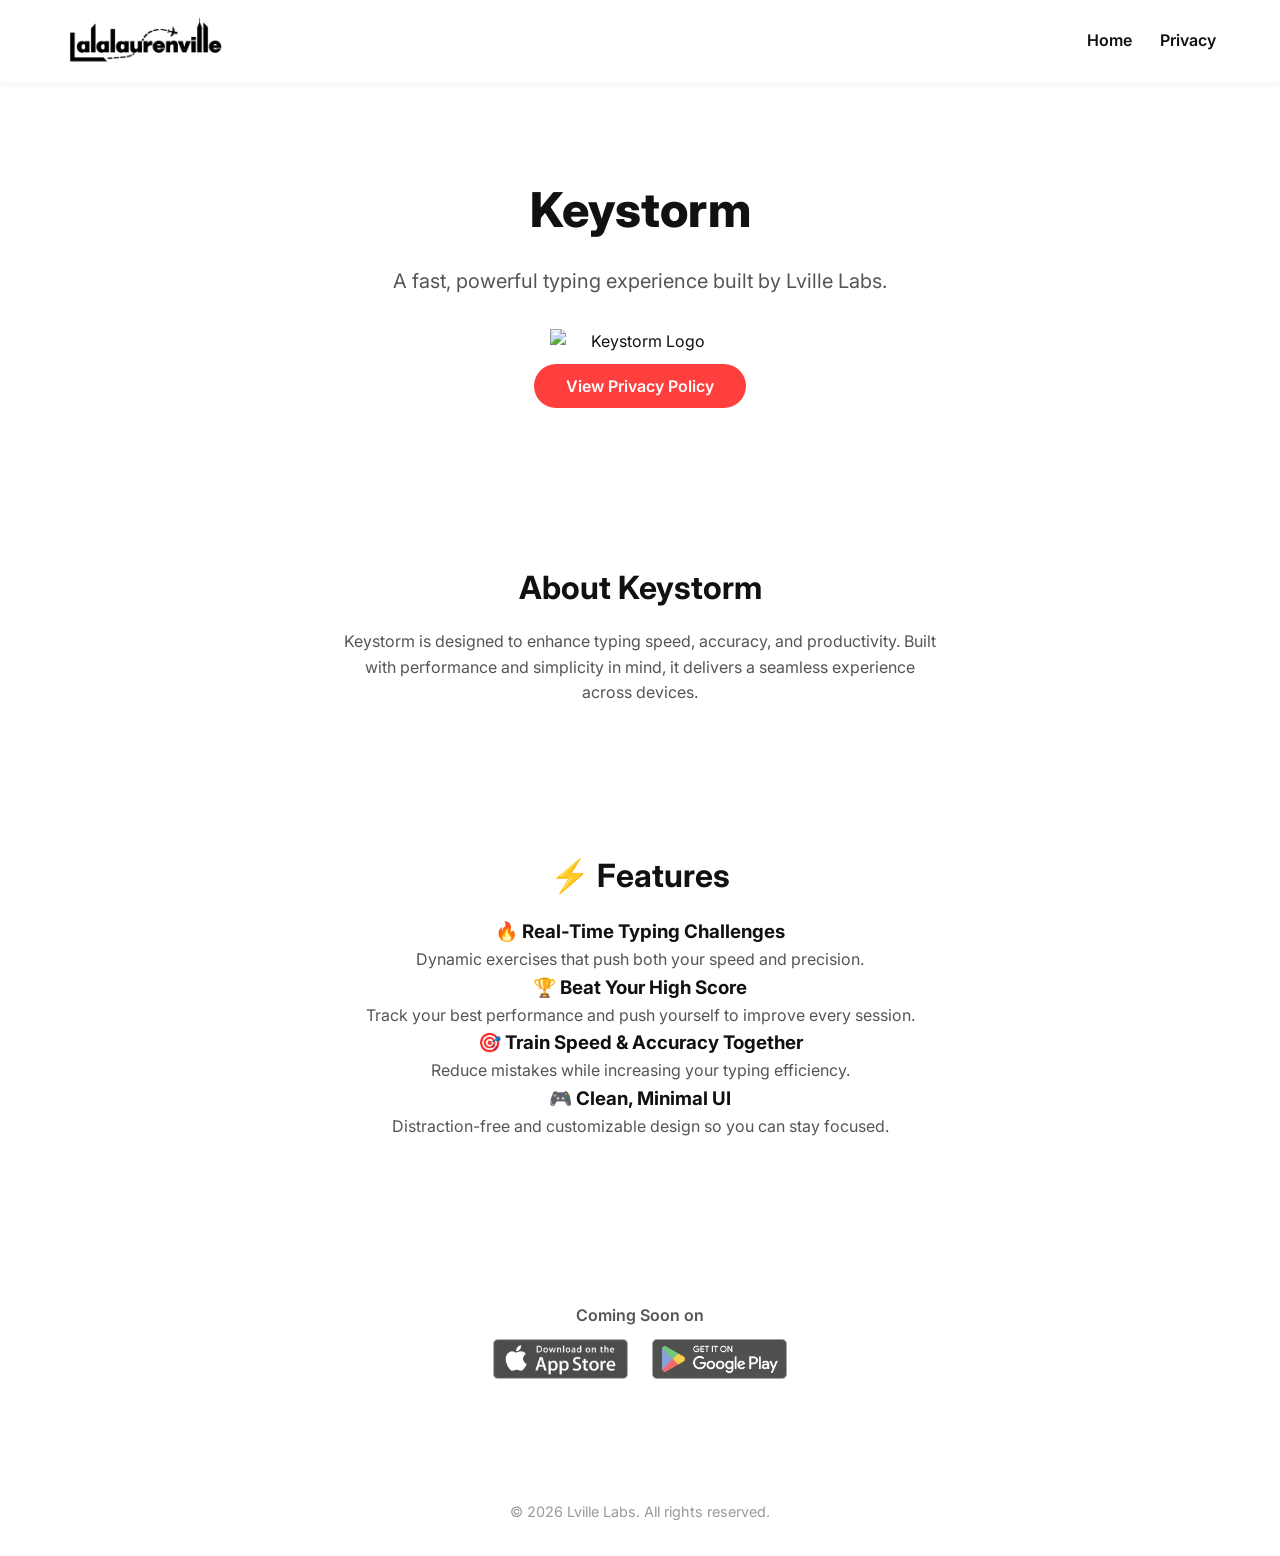
==== keystorm/index.html @ c5f9210c "adding keystorm and privacy policy" ====
<!DOCTYPE html>
<html lang="en">
<head>
  <meta charset="UTF-8">
  <meta name="viewport" content="width=device-width, initial-scale=1.0">
  <title>Keystorm - Lville Labs</title>

  <link rel="stylesheet" href="../style.css">
  <link href="https://fonts.googleapis.com/css2?family=Inter:wght@400;600;800&display=swap" rel="stylesheet">
</head>
<body>
  <header>
    <img src="../assets/logo.jpg" alt="Lville Labs Logo" class="logo">
    <nav>
      <a href="../index.html">Home</a>
      <a href="privacy/index.html">Privacy</a>
    </nav>
  </header>

  <main>
    <section class="hero">
      <h1>Keystorm</h1>
      <p>A fast, powerful typing experience built by Lville Labs.</p>
      <img src="../assets/keystormlogo.png" alt="Keystorm Logo" class="keystormlogo">
      <a href="privacy/index.html" class="cta">View Privacy Policy</a>
    </section>

    <section class="about">
      <h2>About Keystorm</h2>
      <p>
        Keystorm is designed to enhance typing speed, accuracy, and productivity.
        Built with performance and simplicity in mind, it delivers a seamless experience
        across devices.
      </p>
    </section>

    <!-- NEW FEATURES SECTION -->
    <section class="features">
      <h2>⚡ Features</h2>

      <div class="feature">
        <h3>🔥 Real-Time Typing Challenges</h3>
        <p>Dynamic exercises that push both your speed and precision.</p>
      </div>

      <div class="feature">
        <h3>🏆 Beat Your High Score</h3>
        <p>Track your best performance and push yourself to improve every session.</p>
      </div>

      <div class="feature">
        <h3>🎯 Train Speed & Accuracy Together</h3>
        <p>Reduce mistakes while increasing your typing efficiency.</p>
      </div>

      <div class="feature">
        <h3>🎮 Clean, Minimal UI</h3>
        <p>Distraction-free and customizable design so you can stay focused.</p>
      </div>
    </section>

    <section class="about">
      <p class="coming-soon">Coming Soon on</p>
      <div class="store-badges">
        <img src="../assets/appstore-badge.png" alt="App Store">
        <img src="../assets/googleplay-badge.png" alt="Google Play">
      </div>
    </section>
  </main>

  <footer>
    &copy; 2026 Lville Labs. All rights reserved.
  </footer>

  <script src="../script.js"></script>
</body>
</html>
---- style.css ----
* { margin:0; padding:0; box-sizing:border-box; }
body {
  font-family: 'Inter', sans-serif;
  color: #111;
  background: #fff;
  line-height: 1.6;
}

header {
  display: flex;
  justify-content: space-between;
  align-items: center;
  padding: 1rem 5%;
  position: sticky;
  top: 0;
  background: #fff;
  box-shadow: 0 2px 10px rgba(0,0,0,0.05);
}

header nav a {
  margin-left: 1.5rem;
  text-decoration: none;
  color: #111;
  font-weight: 600;
  transition: 0.3s;
}

.logo {
  height: 50px; /* smaller, professional size */
  width: auto;  /* keeps aspect ratio */
  object-fit: contain;
}

.keystormlogo {
  max-width: 180px;
  height: auto;
  display: block;
  margin: 0 auto 20px;
}

.coming-soon {
  margin-top: 20px;
  font-weight: 600;
  text-align: center;
}

.store-badges img {
  height: 40px;
  margin: 10px;
  opacity: 0.7;
}

header nav a:hover { color: #ff3e3e; }

.hero {
  text-align: center;
  padding: 10vh 5%;
  animation: fadeIn 1.5s ease-in-out;
}

.hero h1 { font-size: 3rem; font-weight: 800; margin-bottom: 1rem; }
.hero p { font-size: 1.25rem; color: #555; margin-bottom: 2rem; }
.cta {
  background: #ff3e3e;
  color: #fff;
  padding: 0.75rem 2rem;
  text-decoration: none;
  border-radius: 50px;
  font-weight: 600;
  transition: 0.3s;
}
.cta:hover { background: #e02d2d; }

section { padding: 8vh 5%; text-align: center; }
section h2 { font-size: 2rem; margin-bottom: 1rem; }
section p { max-width: 600px; margin: 0 auto; color: #555; }

footer { text-align: center; padding: 2rem; font-size: 0.9rem; color: #999; }

@keyframes fadeIn {
  0% { opacity: 0; transform: translateY(40px); }
  100% { opacity: 1; transform: translateY(0); }
}
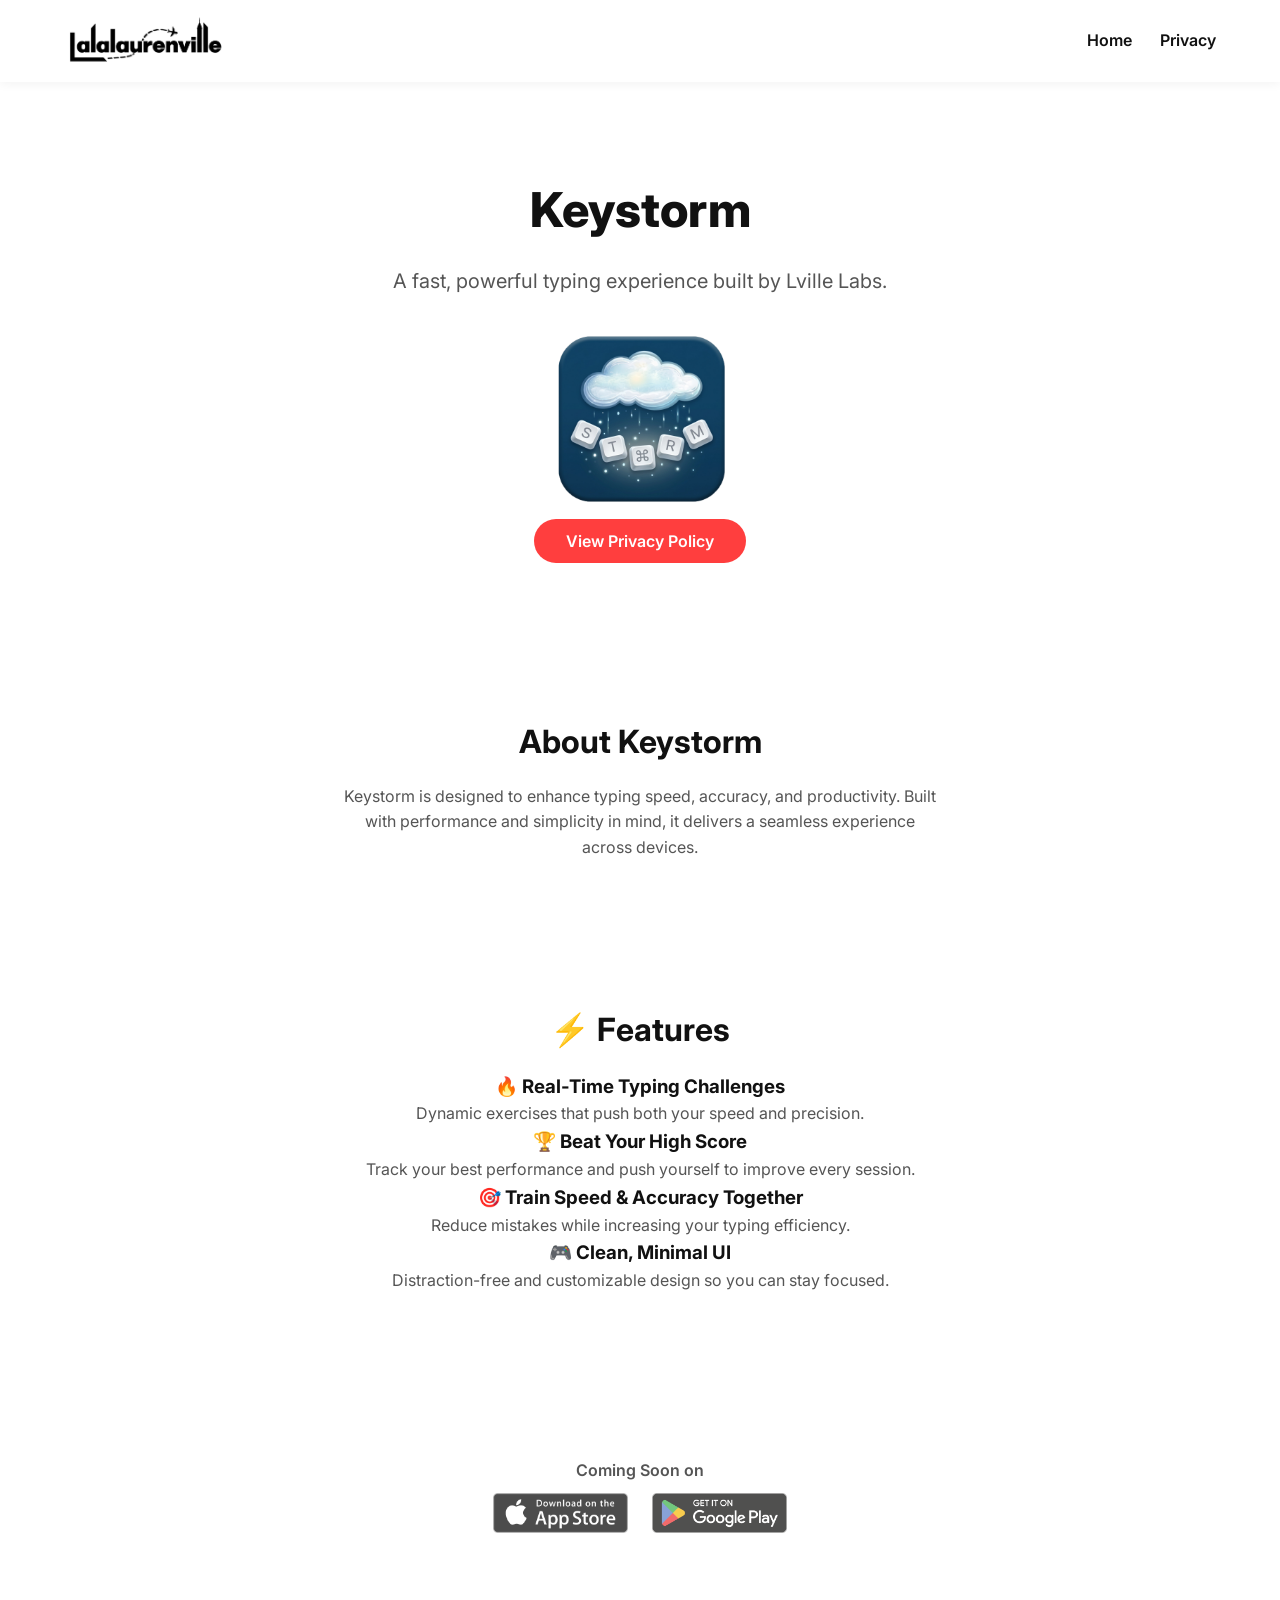
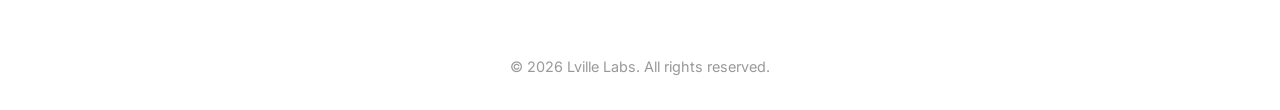
==== commit f228cbbd: "logo update" ====
--- a/keystorm/index.html
+++ b/keystorm/index.html
@@ -21,7 +21,7 @@
     <section class="hero">
       <h1>Keystorm</h1>
       <p>A fast, powerful typing experience built by Lville Labs.</p>
-      <img src="../assets/keystormlogo.png" alt="Keystorm Logo" class="keystormlogo">
+      <img src="../assets/keystormlogo.PNG" alt="Keystorm Logo" class="keystormlogo">
       <a href="privacy/index.html" class="cta">View Privacy Policy</a>
     </section>
 
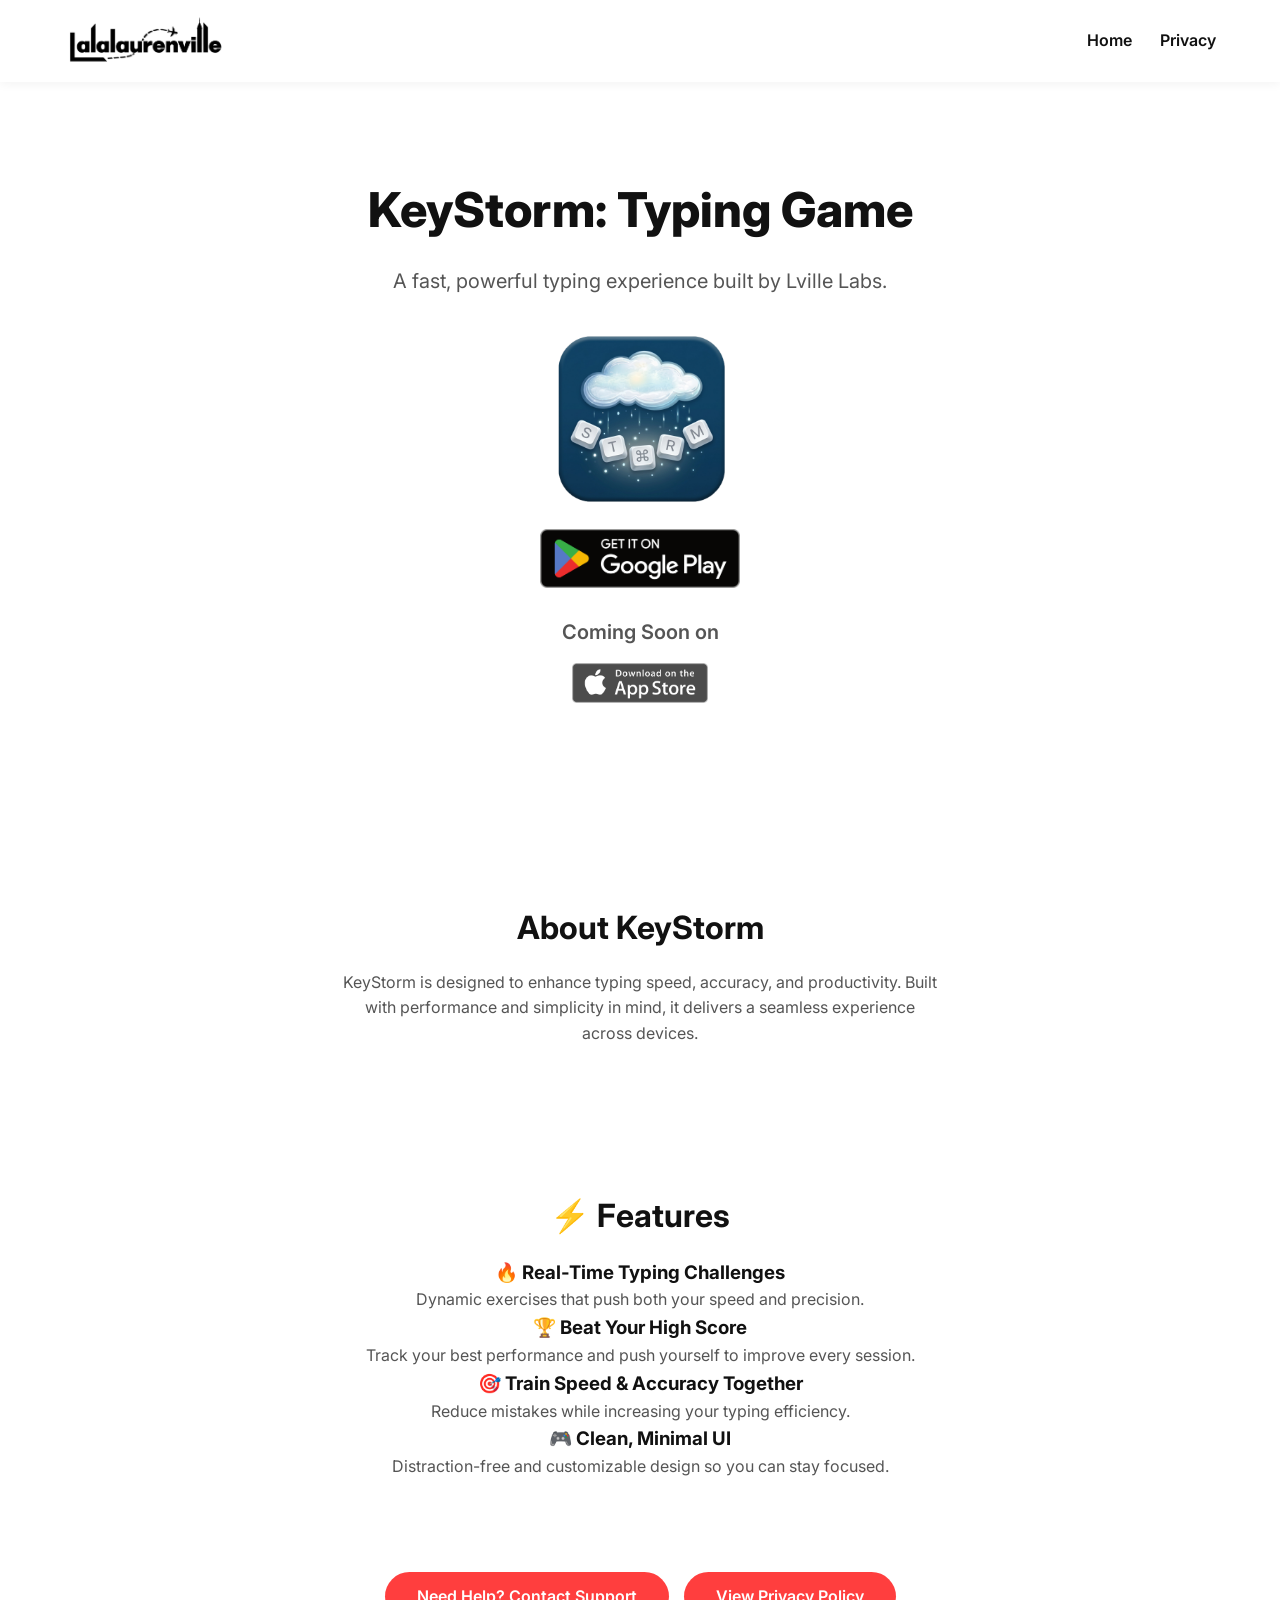
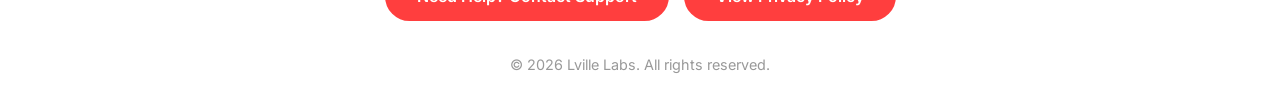
==== commit 31ad722f: "adding support page for KeyStorm" ====
--- a/keystorm/index.html
+++ b/keystorm/index.html
@@ -3,7 +3,7 @@
 <head>
   <meta charset="UTF-8">
   <meta name="viewport" content="width=device-width, initial-scale=1.0">
-  <title>Keystorm - Lville Labs</title>
+  <title>KeyStorm - Lville Labs</title>
 
   <link rel="stylesheet" href="../style.css">
   <link href="https://fonts.googleapis.com/css2?family=Inter:wght@400;600;800&display=swap" rel="stylesheet">
@@ -19,16 +19,30 @@
 
   <main>
     <section class="hero">
-      <h1>Keystorm</h1>
+      <h1>KeyStorm: Typing Game</h1>
       <p>A fast, powerful typing experience built by Lville Labs.</p>
-      <img src="../assets/keystormlogo.PNG" alt="Keystorm Logo" class="keystormlogo">
-      <a href="privacy/index.html" class="cta">View Privacy Policy</a>
+      <img src="../assets/keystormlogo.PNG" alt="KeyStorm Logo" class="keystormlogo">
+       
+      <!-- Live Google Play Link -->
+      <div class="download-badges" style="margin: 20px 0;">
+        <a href="https://play.google.com/store/apps/details?id=com.lvillelabs.keystorm" target="_blank" rel="noopener">
+          <img src="../assets/googleplay-badge.png" alt="Get it on Google Play" style="max-width: 200px;">
+        </a>
+      </div>
+
+      <!-- Coming Soon for iOS -->
+      <div class="coming-soon-container" style="margin: 20px 0;">
+        <p class="coming-soon" style="margin-bottom: 5px;">Coming Soon on</p>
+        <div class="store-badges">
+          <img src="../assets/appstore-badge.png" alt="App Store" style="max-width: 200px; opacity: 0.7;">
+        </div>
+      </div>
     </section>
 
     <section class="about">
-      <h2>About Keystorm</h2>
+      <h2>About KeyStorm</h2>
       <p>
-        Keystorm is designed to enhance typing speed, accuracy, and productivity.
+        KeyStorm is designed to enhance typing speed, accuracy, and productivity.
         Built with performance and simplicity in mind, it delivers a seamless experience
         across devices.
       </p>
@@ -58,14 +72,11 @@
         <p>Distraction-free and customizable design so you can stay focused.</p>
       </div>
     </section>
-
-    <section class="about">
-      <p class="coming-soon">Coming Soon on</p>
-      <div class="store-badges">
-        <img src="../assets/appstore-badge.png" alt="App Store">
-        <img src="../assets/googleplay-badge.png" alt="Google Play">
+    <!-- CTA Button Group -->
+      <div class="cta-buttons" style="display: flex; gap: 15px; justify-content: center; flex-wrap: wrap; margin-top: 20px;">
+        <a href="support/index.html" class="cta">Need Help? Contact Support</a>
+        <a href="privacy/index.html" class="cta">View Privacy Policy</a>
       </div>
-    </section>
   </main>
 
   <footer>
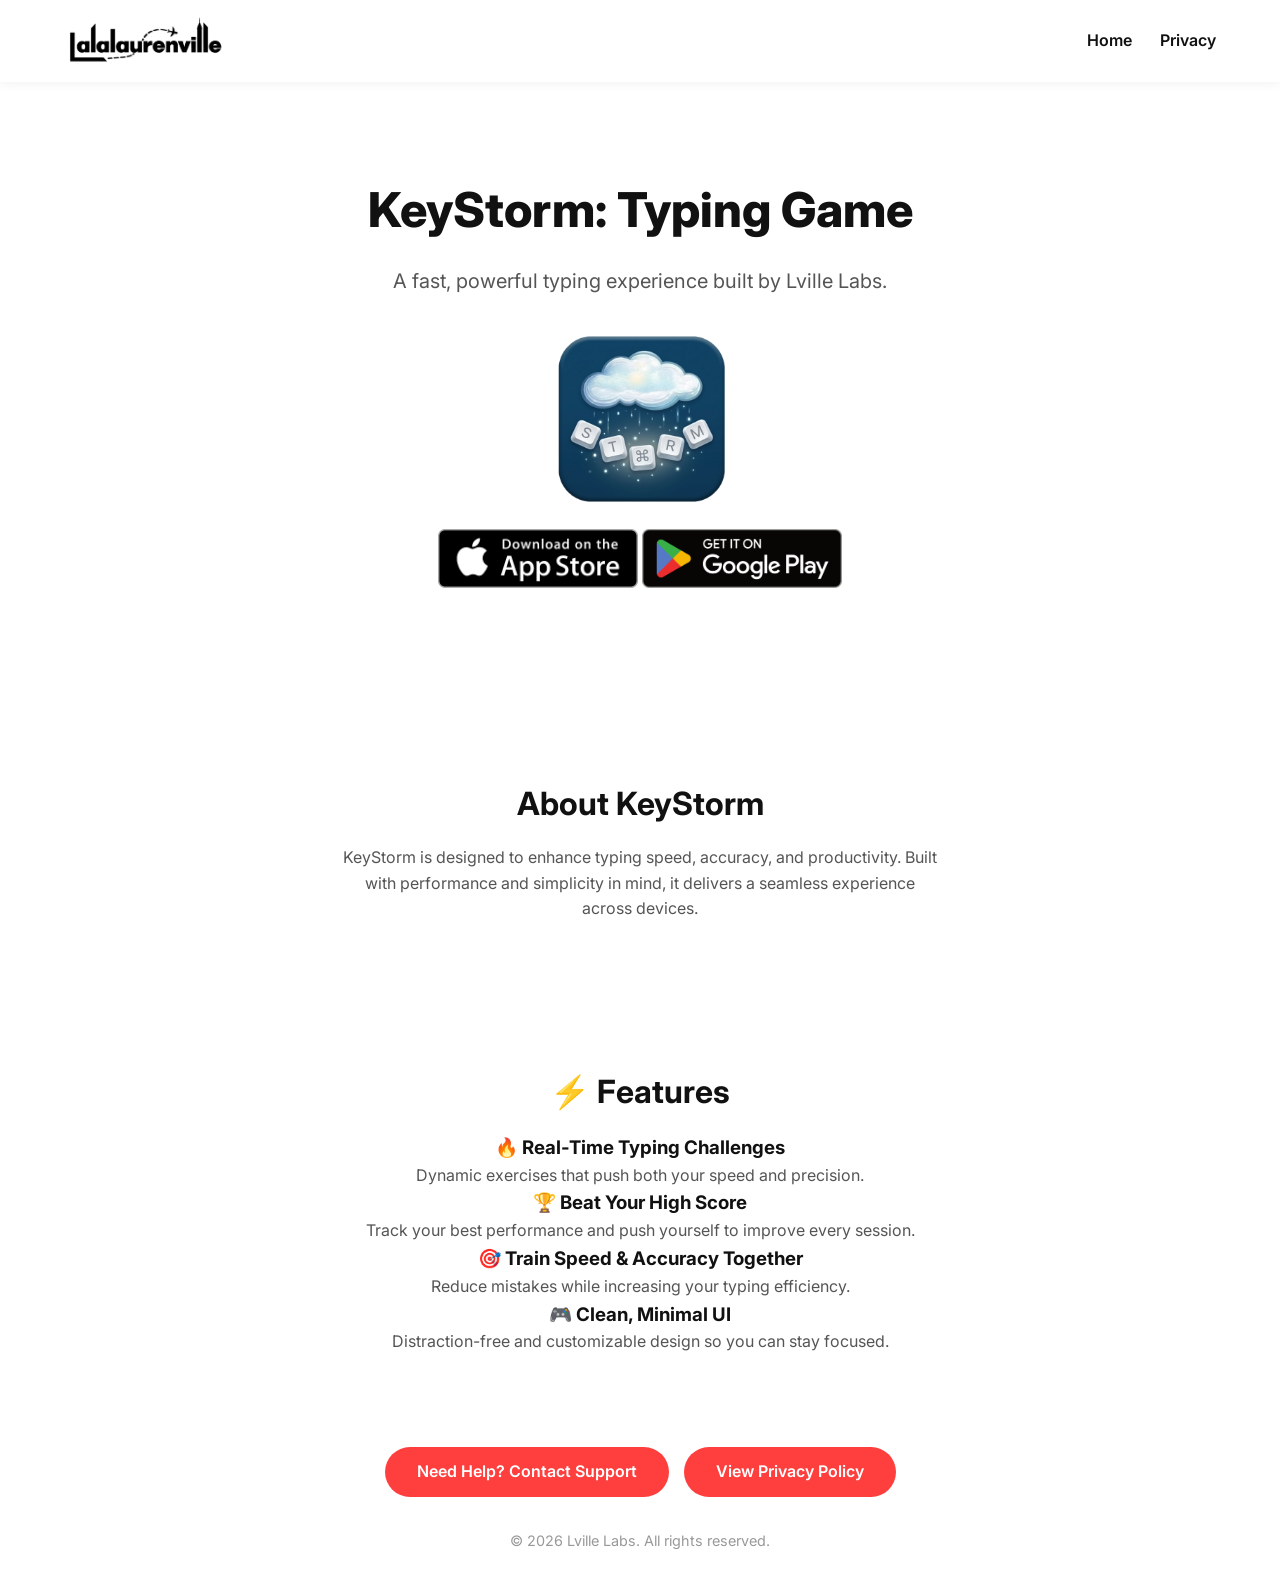
==== commit f4571d35: "adding iOS app store link" ====
--- a/keystorm/index.html
+++ b/keystorm/index.html
@@ -25,17 +25,12 @@
        
       <!-- Live Google Play Link -->
       <div class="download-badges" style="margin: 20px 0;">
-        <a href="https://play.google.com/store/apps/details?id=com.lvillelabs.keystorm" target="_blank" rel="noopener">
+        <a href="https://apps.apple.com/app/id6774340946" target="_blank" rel="noopener" style="text-decoration: none;">
+          <img src="../assets/appstore-badge.png" alt="Download on the App Store" style="max-width: 200px;">
+        </a> 
+        <a href="https://play.google.com/store/apps/details?id=com.lvillelabs.keystorm" target="_blank" rel="noopener" style="text-decoration: none;">
           <img src="../assets/googleplay-badge.png" alt="Get it on Google Play" style="max-width: 200px;">
         </a>
-      </div>
-
-      <!-- Coming Soon for iOS -->
-      <div class="coming-soon-container" style="margin: 20px 0;">
-        <p class="coming-soon" style="margin-bottom: 5px;">Coming Soon on</p>
-        <div class="store-badges">
-          <img src="../assets/appstore-badge.png" alt="App Store" style="max-width: 200px; opacity: 0.7;">
-        </div>
       </div>
     </section>
 
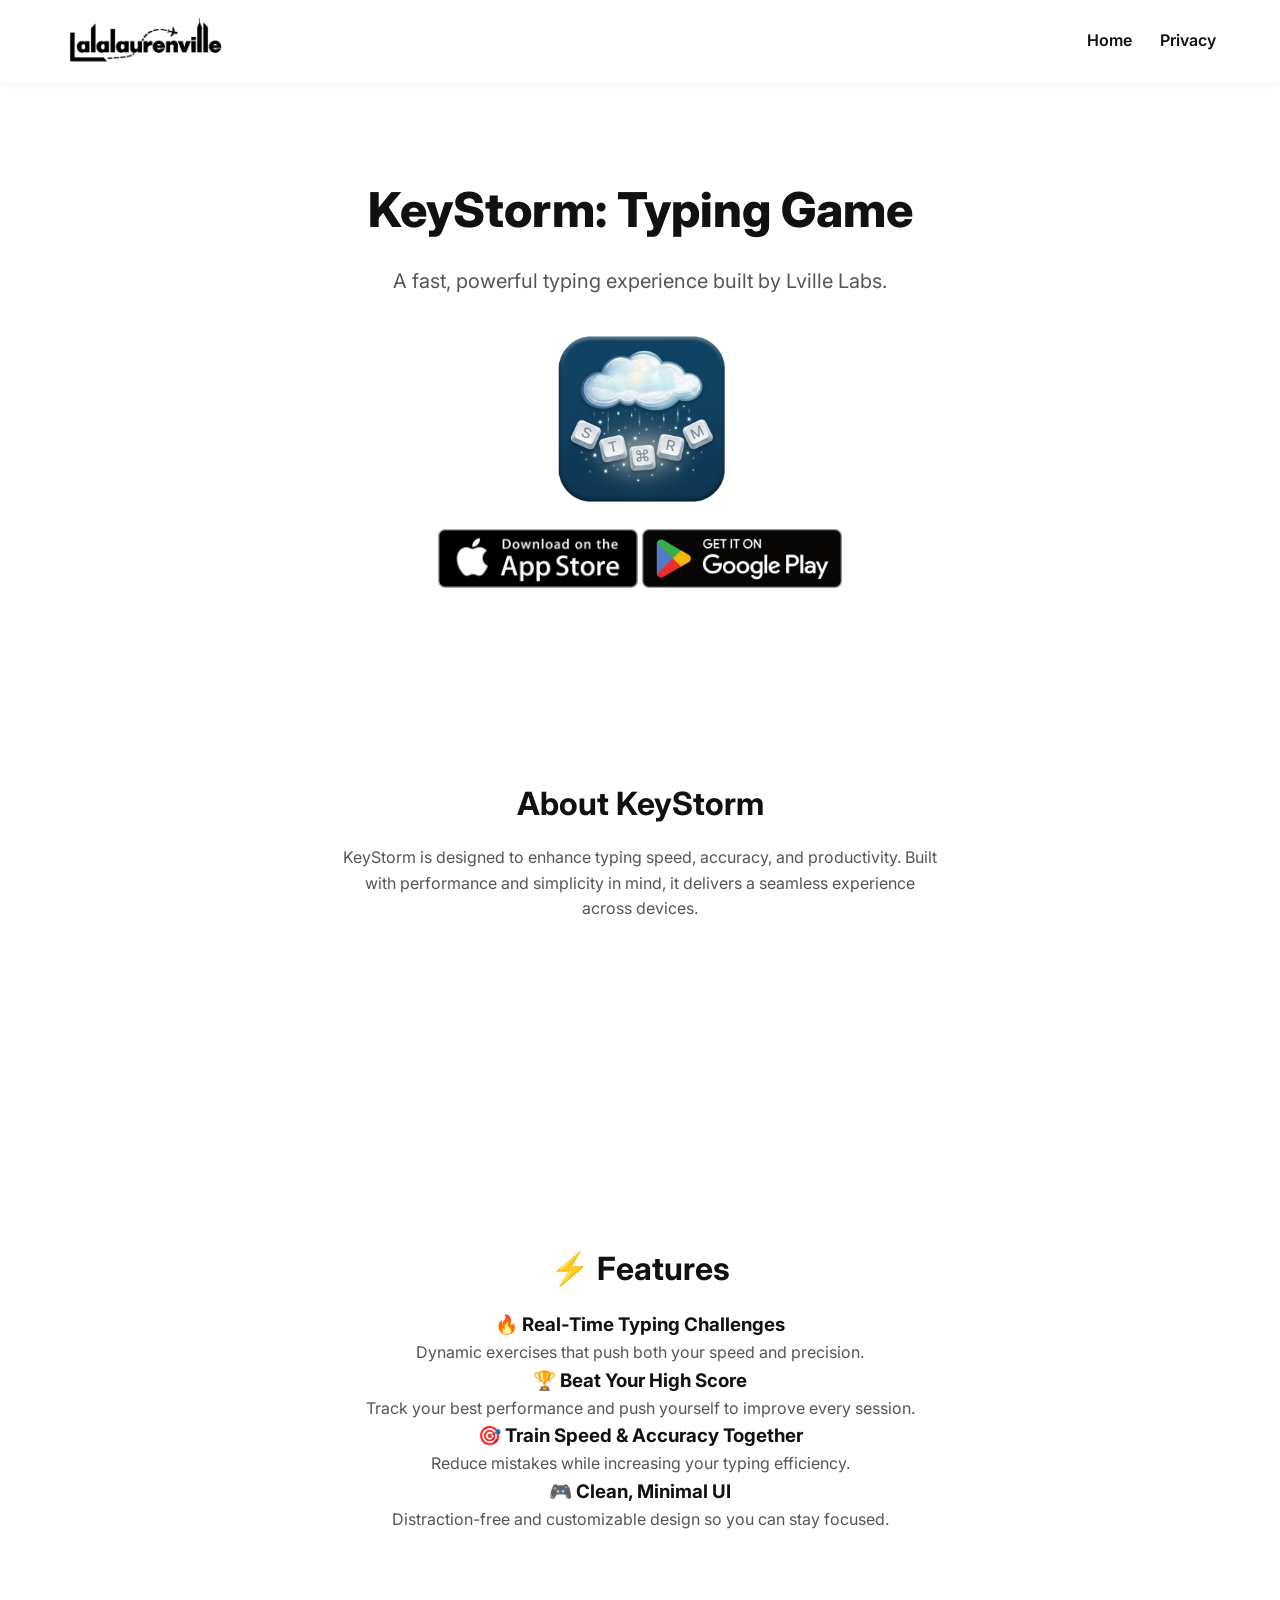
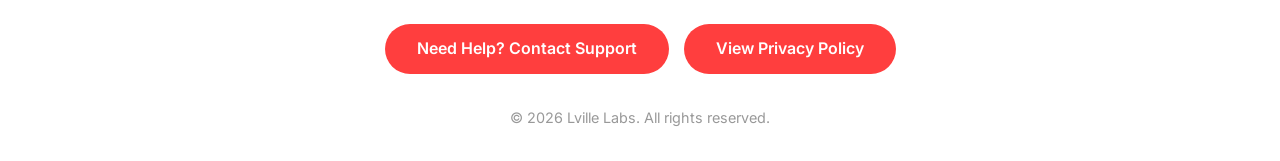
==== commit 0a97ad3c: "adding keystorm app preview" ====
--- a/keystorm/index.html
+++ b/keystorm/index.html
@@ -41,6 +41,10 @@
         Built with performance and simplicity in mind, it delivers a seamless experience
         across devices.
       </p>
+      <br>
+      <video width="25%" height="25%" autoplay loop muted playsinline>
+        <source src="../assets/apppreview.MP4" type="video/mp4">
+      </video>
     </section>
 
     <!-- NEW FEATURES SECTION -->
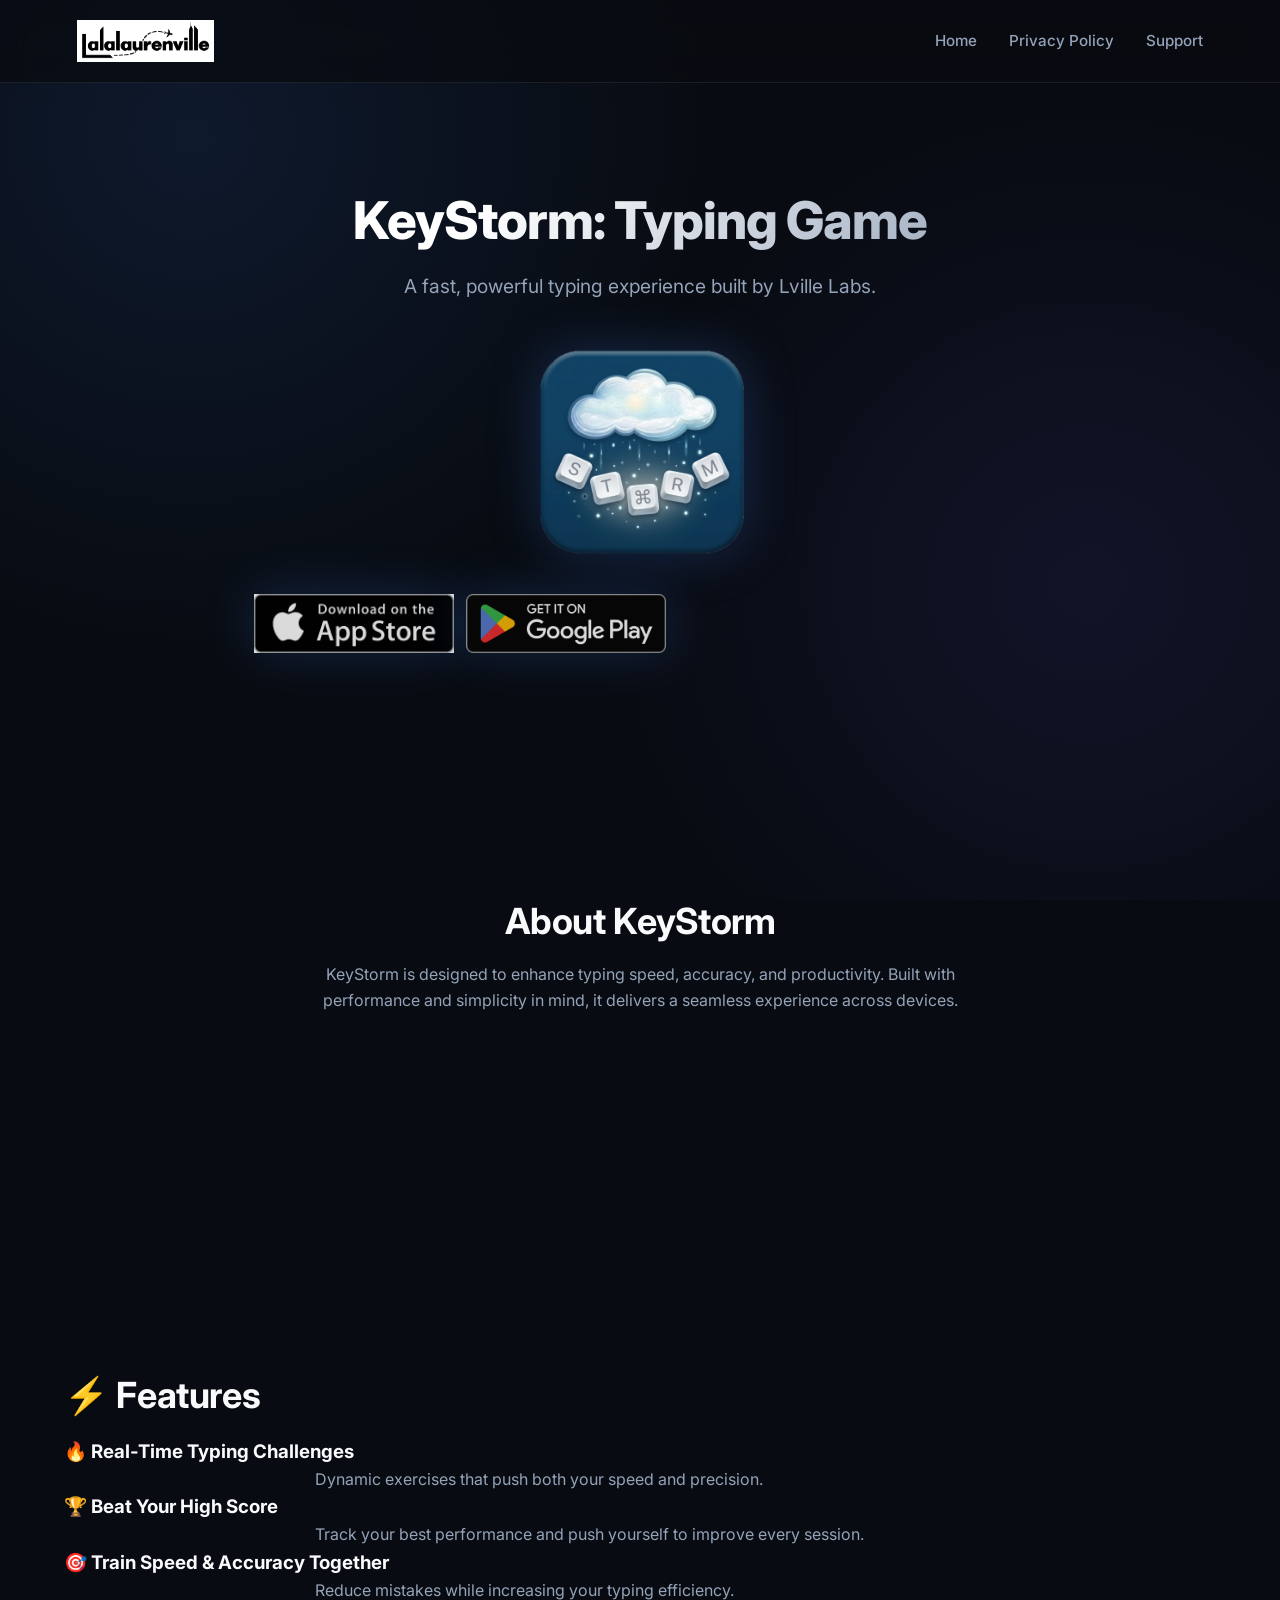
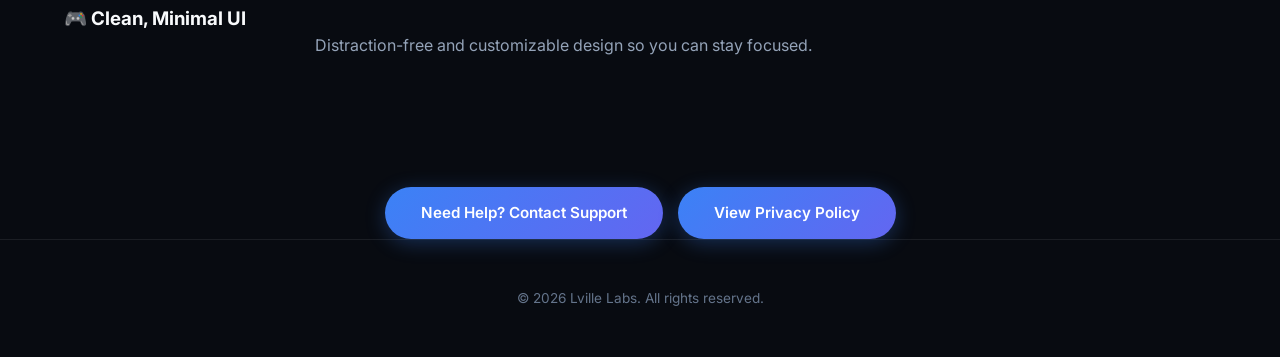
==== commit a56d6072: "update nav bar" ====
--- a/keystorm/index.html
+++ b/keystorm/index.html
@@ -10,12 +10,21 @@
 </head>
 <body>
   <header>
-    <img src="../assets/logo.jpg" alt="Lville Labs Logo" class="logo">
-    <nav>
-      <a href="../index.html">Home</a>
-      <a href="privacy/index.html">Privacy</a>
-    </nav>
-  </header>
+  <img src="../assets/logo.jpg" alt="Lville Labs Logo" class="logo">
+  
+  <button class="mobile-nav-toggle" id="mobileNavToggle" aria-label="Toggle navigation">
+    <span></span>
+    <span></span>
+    <span></span>
+  </button>
+
+  <nav id="navMenu">
+    <a href="../index.html">Home</a>
+    <a href="privacy/index.html">Privacy Policy</a>
+    <a href="support/index.html">Support</a>
+  </nav>
+</header>
+
 
   <main>
     <section class="hero">
--- a/style.css
+++ b/style.css
@@ -1,83 +1,963 @@
-* { margin:0; padding:0; box-sizing:border-box; }
+/* --- Global Variables & Theme setup --- */
+:root {
+  --bg-dark: #080b11;
+  --bg-card: rgba(255, 255, 255, 0.03);
+  --bg-card-hover: rgba(255, 255, 255, 0.06);
+  --border-light: rgba(255, 255, 255, 0.08);
+  --border-glow: rgba(59, 130, 246, 0.4);
+  --accent-blue: #3b82f6;
+  --accent-indigo: #6366f1;
+  --accent-cyan: #06b6d4;
+  --text-primary: #f8fafc;
+  --text-secondary: #94a3b8;
+  --text-muted: #64748b;
+  --glass-blur: blur(16px);
+}
+
+/* --- Base Reset & Typography --- */
+* { 
+  margin: 0; 
+  padding: 0; 
+  box-sizing: border-box; 
+}
+
+html {
+  scroll-behavior: smooth;
+}
+
 body {
-  font-family: 'Inter', sans-serif;
-  color: #111;
-  background: #fff;
+  font-family: 'Inter', -apple-system, BlinkMacSystemFont, sans-serif;
+  color: var(--text-primary);
+  background-color: var(--bg-dark);
+  background-image: 
+    radial-gradient(circle at 15% 15%, rgba(59, 130, 246, 0.12) 0%, transparent 40%),
+    radial-gradient(circle at 85% 65%, rgba(99, 102, 241, 0.1) 0%, transparent 40%);
+  background-attachment: fixed;
   line-height: 1.6;
-}
-
+  -webkit-font-smoothing: antialiased;
+}
+
+/* Prevent background scroll when mobile menu is active */
+body.no-scroll {
+  overflow: hidden;
+}
+
+/* --- Navigation Header --- */
 header {
   display: flex;
   justify-content: space-between;
   align-items: center;
-  padding: 1rem 5%;
+  padding: 1.25rem 6%;
   position: sticky;
   top: 0;
-  background: #fff;
-  box-shadow: 0 2px 10px rgba(0,0,0,0.05);
+  background: rgba(8, 11, 17, 0.75);
+  backdrop-filter: var(--glass-blur);
+  -webkit-backdrop-filter: var(--glass-blur);
+  border-bottom: 1px solid var(--border-light);
+  z-index: 100;
+}
+
+.logo {
+  height: 42px;
+  width: auto;  
+  object-fit: contain;
+  filter: brightness(1.1);
 }
 
 header nav a {
-  margin-left: 1.5rem;
+  margin-left: 1.75rem;
   text-decoration: none;
-  color: #111;
-  font-weight: 600;
-  transition: 0.3s;
-}
-
-.logo {
-  height: 50px; /* smaller, professional size */
-  width: auto;  /* keeps aspect ratio */
-  object-fit: contain;
-}
-
-.keystormlogo {
-  max-width: 180px;
+  color: var(--text-secondary);
+  font-weight: 500;
+  font-size: 0.95rem;
+  transition: all 0.2s ease;
+}
+
+header nav a:hover { 
+  color: var(--text-primary);
+  text-shadow: 0 0 10px rgba(255, 255, 255, 0.3);
+}
+
+/* --- Mobile Navigation Toggle Button --- */
+.mobile-nav-toggle {
+  display: none;
+  background: transparent;
+  border: none;
+  cursor: pointer;
+  flex-direction: column;
+  justify-content: space-between;
+  width: 24px;
+  height: 18px;
+  padding: 0;
+  z-index: 102;
+}
+
+.mobile-nav-toggle span {
+  display: block;
+  width: 100%;
+  height: 2px;
+  background-color: var(--text-primary);
+  border-radius: 2px;
+  transition: all 0.3s cubic-bezier(0.16, 1, 0.3, 1);
+}
+
+/* Hamburger to X Transformation */
+.mobile-nav-toggle.active span:nth-child(1) {
+  transform: translateY(8px) rotate(45deg);
+}
+
+.mobile-nav-toggle.active span:nth-child(2) {
+  opacity: 0;
+  transform: translateX(-10px);
+}
+
+.mobile-nav-toggle.active span:nth-child(3) {
+  transform: translateY(-8px) rotate(-45deg);
+}
+
+/* --- Hero Section --- */
+.hero {
+  text-align: center;
+  padding: 12vh 5% 8vh 5%;
+  max-width: 900px;
+  margin: 0 auto;
+  animation: fadeIn 1s ease-out;
+}
+
+.hero img {
+  max-width: 220px;
+  width: 100%;
   height: auto;
   display: block;
-  margin: 0 auto 20px;
-}
-
-.coming-soon {
+  margin: 0 auto 2rem auto;
+  filter: drop-shadow(0 0 25px rgba(59, 130, 246, 0.25));
+}
+
+.hero h1 { 
+  font-size: 3.25rem; 
+  font-weight: 800; 
+  line-height: 1.15;
+  letter-spacing: -0.02em;
+  background: linear-gradient(135deg, #ffffff 30%, #94a3b8 100%);
+  -webkit-background-clip: text;
+  -webkit-text-fill-color: transparent;
+  margin-bottom: 1.25rem; 
+}
+
+.hero p { 
+  font-size: 1.2rem; 
+  color: var(--text-secondary); 
+  max-width: 720px;
+  margin: 0 auto 2.5rem auto; 
+}
+
+.hero-actions {
+  display: flex;
+  gap: 16px;
+  justify-content: center;
+  align-items: center;
+}
+
+.cta {
+  background: linear-gradient(135deg, var(--accent-blue), var(--accent-indigo));
+  color: #ffffff;
+  padding: 0.85rem 2.25rem;
+  text-decoration: none;
+  border-radius: 30px;
+  font-weight: 600;
+  font-size: 0.95rem;
+  box-shadow: 0 4px 20px rgba(59, 130, 246, 0.3);
+  transition: all 0.25s ease;
+  display: inline-block;
+}
+
+.cta:hover { 
+  transform: translateY(-2px);
+  box-shadow: 0 6px 25px rgba(59, 130, 246, 0.45);
+}
+
+.cta-secondary {
+  background: var(--bg-card);
+  color: var(--text-primary);
+  padding: 0.85rem 2.25rem;
+  text-decoration: none;
+  border-radius: 30px;
+  font-weight: 600;
+  font-size: 0.95rem;
+  border: 1px solid var(--border-light);
+  backdrop-filter: var(--glass-blur);
+  transition: all 0.25s ease;
+}
+
+.cta-secondary:hover {
+  background: var(--bg-card-hover);
+  border-color: rgba(255, 255, 255, 0.2);
+  transform: translateY(-2px);
+}
+
+/* --- Section Structure & Typography --- */
+section { 
+  padding: 12vh 5%; 
+}
+
+.section-header, .featured-header {
+  text-align: center;
+  margin-bottom: 40px;
+}
+
+section h2 { 
+  font-size: 2.25rem; 
+  font-weight: 700;
+  letter-spacing: -0.01em;
+  margin: 8px 0 12px 0; 
+  color: var(--text-primary);
+}
+
+section p { 
+  max-width: 650px; 
+  margin: 0 auto; 
+  color: var(--text-secondary); 
+}
+
+/* --- Badges & Pill Tags --- */
+.badge, .category {
+  font-size: 0.75rem;
+  font-weight: 600;
+  text-transform: uppercase;
+  color: var(--accent-cyan);
+  letter-spacing: 0.08em;
+}
+
+.flagship-badge {
+  display: inline-block;
+  background: rgba(6, 182, 212, 0.1);
+  border: 1px solid rgba(6, 182, 212, 0.3);
+  color: var(--accent-cyan);
+  padding: 4px 14px;
+  border-radius: 20px;
+  margin-bottom: 12px;
+}
+
+.tags, .tech-tags {
+  display: flex;
+  gap: 8px;
+  flex-wrap: wrap;
+  justify-content: center; /* Centers the tag pills horizontally */
+  align-items: center;
+  margin: 16px 0;
+  width: 100%;
+}
+
+.tags span, .tech-tags span {
+  font-size: 0.75rem;
+  background: rgba(255, 255, 255, 0.04);
+  border: 1px solid var(--border-light);
+  padding: 4px 10px;
+  border-radius: 6px;
+  color: var(--text-secondary);
+}
+
+/* --- Featured Product Showcase --- */
+.portfolio-section {
+  max-width: 1100px;
+  margin: 0 auto;
+}
+
+.app-showcase-card {
+  display: flex;
+  flex-direction: row;
+  align-items: center;
+  justify-content: space-between;
+  gap: 40px;
+  background: var(--bg-card);
+  backdrop-filter: var(--glass-blur);
+  -webkit-backdrop-filter: var(--glass-blur);
+  padding: 40px;
+  border-radius: 24px;
+  border: 1px solid var(--border-light);
+  box-shadow: 0 20px 40px rgba(0, 0, 0, 0.3);
+  transition: border 0.3s ease;
+}
+
+.app-showcase-card:hover {
+  border-color: var(--border-glow);
+}
+
+.app-details {
+  flex: 1;
+  text-align: left;
+}
+
+.app-title-group {
+  display: flex;
+  align-items: center;
+  gap: 16px;
+  margin-bottom: 16px;
+}
+
+.app-icon {
+  width: 72px;
+  height: 72px;
+  border-radius: 18px;
+  object-fit: cover;
+  border: 1px solid var(--border-light);
+  box-shadow: 0 8px 16px rgba(0, 0, 0, 0.4);
+}
+
+.app-title-group h3 {
+  font-size: 1.5rem;
+  color: var(--text-primary);
+}
+
+.download-badges {
+  margin: 20px 0;
+  display: flex;
+  gap: 12px;
+}
+
+.download-badges img {
+  max-width: 135px;
+  height: auto;
+  opacity: 0.85;
+  transition: opacity 0.2s;
+}
+
+.download-badges img:hover {
+  opacity: 1;
+}
+
+.link-btn, .card-link {
+  font-weight: 600;
+  color: var(--accent-blue);
+  text-decoration: none;
+  display: inline-block;
+  margin-top: 8px;
+  transition: color 0.2s;
+}
+
+.link-btn:hover, .card-link:hover {
+  color: var(--accent-cyan);
+}
+
+.app-preview-container {
+  flex: 0 0 210px;
+}
+
+.app-preview-video {
+  width: 100%;
+  max-width: 210px;
+  border-radius: 24px;
+  border: 2px solid rgba(255, 255, 255, 0.15);
+  box-shadow: 0 0 30px rgba(0, 0, 0, 0.6);
+  object-fit: cover;
+  display: block;
+}
+
+/* --- Services Grid --- */
+.services-section {
+  max-width: 1100px;
+  margin: 0 auto;
+}
+
+.services-grid {
+  display: grid;
+  grid-template-columns: repeat(auto-fit, minmax(310px, 1fr));
+  gap: 24px;
+  margin-top: 40px;
+}
+
+.service-card {
+  background: var(--bg-card);
+  backdrop-filter: var(--glass-blur);
+  -webkit-backdrop-filter: var(--glass-blur);
+  padding: 32px;
+  border-radius: 20px;
+  border: 1px solid var(--border-light);
+  text-align: left;
+  transition: all 0.3s ease;
+}
+
+.service-card:hover {
+  background: var(--bg-card-hover);
+  border-color: var(--border-glow);
+  transform: translateY(-8px);
+}
+
+.service-icon {
+  font-size: 2rem;
+  margin-bottom: 16px;
+  display: inline-block;
+}
+
+.service-card h3 {
+  font-size: 1.25rem;
+  color: var(--text-primary);
+  margin-bottom: 10px;
+}
+
+.service-card p {
+  font-size: 0.95rem;
+  color: var(--text-secondary);
+  margin: 0;
+}
+
+/* --- Client Web Portfolio Grid --- */
+.portfolio-grid {
+  display: grid;
+  grid-template-columns: repeat(auto-fit, minmax(260px, 1fr));
+  gap: 24px;
+  margin-top: 30px;
+}
+
+.portfolio-card {
+  background: var(--bg-card);
+  backdrop-filter: var(--glass-blur);
+  -webkit-backdrop-filter: var(--glass-blur);
+  border: 1px solid var(--border-light);
+  border-radius: 20px;
+  padding: 28px;
+  text-align: left;
+  display: flex;
+  flex-direction: column;
+  justify-content: space-between;
+  transition: all 0.3s ease;
+}
+
+.portfolio-card:hover {
+  border-color: var(--border-glow);
+  transform: translateY(-4px);
+}
+
+.portfolio-card h3 {
+  font-size: 1.3rem;
+  color: var(--text-primary);
+  margin: 6px 0 10px 0;
+}
+
+.portfolio-card p {
+  font-size: 0.9rem;
+  color: var(--text-secondary);
+  margin: 0;
+}
+
+/* --- Tech Trust Bar --- */
+.tech-trust-bar {
+  margin-top: 3.5rem;
+  display: flex;
+  flex-direction: column;
+  align-items: center; /* Centers child flex elements */
+  justify-content: center;
+  text-align: center;  /* Centers label text */
+  width: 100%;
+  gap: 12px;
+}
+
+.tech-trust-bar span {
+  font-size: 0.8rem;
+  font-weight: 600;
+  color: var(--text-muted);
+  text-transform: uppercase;
+  letter-spacing: 0.08em;
+}
+
+/* --- About & Trust Metrics --- */
+.about {
+  max-width: 900px;
+  margin: 0 auto;
+  text-align: center;
+}
+
+.about-lead {
+  font-size: 1.15rem;
+  color: var(--text-secondary);
+  margin-bottom: 2rem;
+}
+
+.stats-grid {
+  display: grid;
+  grid-template-columns: repeat(auto-fit, minmax(220px, 1fr));
+  gap: 20px;
+  margin: 40px 0;
+}
+
+.stat-card {
+  padding: 28px 20px;
+  background: var(--bg-card);
+  backdrop-filter: var(--glass-blur);
+  -webkit-backdrop-filter: var(--glass-blur);
+  border-radius: 18px;
+  border: 1px solid var(--border-light);
+}
+
+.stat-card h3 {
+  font-size: 1.2rem;
+  color: var(--accent-cyan);
+  margin-bottom: 6px;
+}
+
+.stat-card p {
+  font-size: 0.85rem;
+  color: var(--text-secondary);
+}
+
+.founder-bio {
+  font-size: 1rem;
+  color: var(--text-secondary);
+  margin: 30px 0 20px 0;
+}
+
+.founder-photo-container {
   margin-top: 20px;
+  display: inline-block;
+}
+
+.founder-photo {
+  width: 220px;
+  height: 220px;
+  object-fit: cover;
+  border-radius: 50%;
+  border: 2px solid var(--border-glow);
+  box-shadow: 0 0 30px rgba(59, 130, 246, 0.2);
+}
+
+.founder-caption {
+  display: block;
+  font-size: 0.85rem;
   font-weight: 600;
+  color: var(--text-secondary);
+  margin-top: 12px;
+}
+
+/* --- Contact & Social Links --- */
+.contact {
+  max-width: 700px;
+  margin: 0 auto;
   text-align: center;
 }
 
-.store-badges img {
-  height: 40px;
-  margin: 10px;
-  opacity: 0.7;
-}
-
-header nav a:hover { color: #ff3e3e; }
-
-.hero {
+.contact-methods {
+  margin: 24px 0;
+}
+
+.contact-methods p {
+  margin-bottom: 6px;
+}
+
+.contact-methods a {
+  color: var(--accent-blue);
+  text-decoration: none;
+}
+
+.social-badges {
+  display: flex;
+  justify-content: center;
+  margin-top: 20px;
+}
+
+.social-badges a {
+  display: inline-flex;
+  align-items: center;
+  gap: 10px;
+  background: var(--bg-card);
+  color: var(--text-primary);
+  padding: 10px 22px;
+  border-radius: 30px;
+  text-decoration: none;
+  font-size: 0.9rem;
+  font-weight: 600;
+  border: 1px solid var(--border-light);
+  backdrop-filter: var(--glass-blur);
+  -webkit-backdrop-filter: var(--glass-blur);
+  transition: all 0.2s ease;
+}
+
+.social-icon {
+  width: 18px;
+  height: 18px;
+  fill: currentColor;
+}
+
+.social-badges a:hover {
+  background: rgba(255, 255, 255, 0.1);
+  border-color: rgba(255, 255, 255, 0.3);
+  transform: translateY(-2px);
+}
+
+/* --- Footer --- */
+footer { 
+  text-align: center; 
+  padding: 3rem 2rem; 
+  font-size: 0.85rem; 
+  color: var(--text-muted); 
+  border-top: 1px solid var(--border-light);
+}
+
+/* Keyframe Animations */
+@keyframes fadeIn {
+  0% { opacity: 0; transform: translateY(20px); }
+  100% { opacity: 1; transform: translateY(0); }
+}
+
+/* --- Mobile Breakpoint & Responsive Overlay --- */
+@media (max-width: 768px) {
+  header {
+    padding: 1rem 5%;
+  }
+
+  .mobile-nav-toggle {
+    display: flex;
+  }
+
+  header nav {
+    position: fixed;
+    top: 0;
+    left: 0;
+    width: 100vw;
+    height: 100vh;
+    background: rgba(8, 11, 17, 0.96);
+    backdrop-filter: blur(20px);
+    -webkit-backdrop-filter: blur(20px);
+    display: flex;
+    flex-direction: column;
+    align-items: center;
+    justify-content: center;
+    gap: 2rem;
+    opacity: 0;
+    visibility: hidden;
+    transform: translateY(-10px);
+    transition: all 0.3s cubic-bezier(0.16, 1, 0.3, 1);
+    z-index: 101;
+  }
+
+  header nav.active {
+    opacity: 1;
+    visibility: visible;
+    transform: translateY(0);
+  }
+
+  header nav a {
+    margin-left: 0;
+    font-size: 1.25rem;
+    font-weight: 600;
+    color: var(--text-primary);
+  }
+
+  header nav a:hover {
+    color: var(--accent-cyan);
+  }
+
+  .hero h1 {
+    font-size: 2.25rem;
+  }
+
+  .app-showcase-card {
+    flex-direction: column;
+    text-align: center;
+    padding: 24px;
+  }
+
+  .app-details {
+    text-align: center;
+  }
+
+  .app-title-group {
+    flex-direction: column;
+  }
+
+  .tags, .download-badges {
+    justify-content: center;
+  }
+}
+/* --- Development Process Section --- */
+.process-section {
+  max-width: 1100px;
+  margin: 0 auto;
+}
+
+.process-grid {
+  display: grid;
+  grid-template-columns: repeat(auto-fit, minmax(300px, 1fr));
+  gap: 24px;
+  margin-top: 40px;
+}
+
+.process-card {
+  position: relative;
+  background: var(--bg-card);
+  backdrop-filter: var(--glass-blur);
+  -webkit-backdrop-filter: var(--glass-blur);
+  padding: 32px 28px;
+  border-radius: 20px;
+  border: 1px solid var(--border-light);
+  text-align: left;
+  transition: all 0.3s cubic-bezier(0.16, 1, 0.3, 1);
+  overflow: hidden;
+}
+
+/* Subtle accent glow line on hover */
+.process-card::before {
+  content: '';
+  position: absolute;
+  top: 0;
+  left: 0;
+  right: 0;
+  height: 2px;
+  background: linear-gradient(90deg, var(--accent-cyan), var(--accent-blue));
+  opacity: 0;
+  transition: opacity 0.3s ease;
+}
+
+.process-card:hover {
+  background: var(--bg-card-hover);
+  border-color: var(--border-glow);
+  transform: translateY(-4px);
+}
+
+.process-card:hover::before {
+  opacity: 1;
+}
+
+.step-number {
+  font-family: monospace, sans-serif;
+  font-size: 0.9rem;
+  font-weight: 700;
+  color: var(--accent-cyan);
+  background: rgba(6, 182, 212, 0.1);
+  border: 1px solid rgba(6, 182, 212, 0.25);
+  display: inline-block;
+  padding: 2px 10px;
+  border-radius: 6px;
+  margin-bottom: 16px;
+  letter-spacing: 0.05em;
+}
+
+.process-card h3 {
+  font-size: 1.25rem;
+  color: var(--text-primary);
+  margin-bottom: 10px;
+}
+
+.process-card p {
+  font-size: 0.9rem;
+  color: var(--text-secondary);
+  line-height: 1.6;
+}
+/* --- Why Lville Labs (Split Feature Layout) --- */
+.why-us-section {
+  max-width: 1100px;
+  margin: 0 auto;
+}
+
+.why-us-container {
+  display: grid;
+  grid-template-columns: 1fr 1.3fr;
+  gap: 48px;
+  align-items: center;
+  background: var(--bg-card);
+  backdrop-filter: var(--glass-blur);
+  -webkit-backdrop-filter: var(--glass-blur);
+  border: 1px solid var(--border-light);
+  border-radius: 24px;
+  padding: 48px;
+}
+
+.why-us-header {
+  text-align: left;
+}
+
+.why-us-header h2 {
+  margin-top: 10px;
+}
+
+.why-us-header p {
+  margin: 12px 0 0 0;
+}
+
+.why-us-list {
+  display: flex;
+  flex-direction: column;
+  gap: 20px;
+}
+
+.why-item {
+  display: flex;
+  align-items: flex-start;
+  gap: 16px;
+  padding: 16px 20px;
+  border-radius: 12px;
+  background: rgba(255, 255, 255, 0.02);
+  border: 1px solid rgba(255, 255, 255, 0.04);
+  transition: all 0.25s ease;
+}
+
+.why-item:hover {
+  background: rgba(255, 255, 255, 0.04);
+  border-color: var(--border-glow);
+  transform: translateX(6px);
+}
+
+.why-icon {
+  color: var(--accent-cyan);
+  font-size: 1rem;
+  margin-top: 2px;
+  text-shadow: 0 0 10px rgba(6, 182, 212, 0.5);
+}
+
+.why-item h3 {
+  font-size: 1.05rem;
+  color: var(--text-primary);
+  margin-bottom: 4px;
+}
+
+.why-item p {
+  font-size: 0.85rem;
+  color: var(--text-secondary);
+  line-height: 1.5;
+  margin: 0;
+}
+
+@media (max-width: 768px) {
+  .why-us-container {
+    grid-template-columns: 1fr;
+    gap: 32px;
+    padding: 28px 20px;
+  }
+}
+/* --- Impact Stat Banner --- */
+.stats-banner {
+  max-width: 1000px;
+  margin: -20px auto 60px auto;
+  display: flex;
+  align-items: center;
+  justify-content: space-around;
+  padding: 24px;
+  background: var(--bg-card);
+  backdrop-filter: var(--glass-blur);
+  -webkit-backdrop-filter: var(--glass-blur);
+  border: 1px solid var(--border-light);
+  border-radius: 20px;
+}
+
+.stat-item {
   text-align: center;
-  padding: 10vh 5%;
-  animation: fadeIn 1.5s ease-in-out;
-}
-
-.hero h1 { font-size: 3rem; font-weight: 800; margin-bottom: 1rem; }
-.hero p { font-size: 1.25rem; color: #555; margin-bottom: 2rem; }
-.cta {
-  background: #ff3e3e;
-  color: #fff;
-  padding: 0.75rem 2rem;
-  text-decoration: none;
-  border-radius: 50px;
+}
+
+.stat-number {
+  display: block;
+  font-size: 2rem;
+  font-weight: 800;
+  color: var(--text-primary);
+  background: linear-gradient(135deg, #ffffff, var(--accent-cyan));
+  -webkit-background-clip: text;
+  -webkit-text-fill-color: transparent;
+  letter-spacing: -0.02em;
+  line-height: 1.1;
+}
+
+.stat-label {
+  font-size: 0.8rem;
   font-weight: 600;
-  transition: 0.3s;
-}
-.cta:hover { background: #e02d2d; }
-
-section { padding: 8vh 5%; text-align: center; }
-section h2 { font-size: 2rem; margin-bottom: 1rem; }
-section p { max-width: 600px; margin: 0 auto; color: #555; }
-
-footer { text-align: center; padding: 2rem; font-size: 0.9rem; color: #999; }
-
-@keyframes fadeIn {
-  0% { opacity: 0; transform: translateY(40px); }
-  100% { opacity: 1; transform: translateY(0); }
-}+  color: var(--text-secondary);
+  text-transform: uppercase;
+  letter-spacing: 0.05em;
+  margin-top: 6px;
+}
+
+.stat-divider {
+  width: 1px;
+  height: 36px;
+  background: var(--border-light);
+}
+
+@media (max-width: 768px) {
+  .stats-banner {
+    display: grid;
+    grid-template-columns: repeat(2, 1fr);
+    gap: 24px;
+    padding: 28px 20px;
+  }
+  
+  .stat-divider {
+    display: none;
+  }
+}
+/* --- Testimonials Section --- */
+.testimonial-section {
+  max-width: 900px;
+  margin: 0 auto;
+  padding: 8vh 5%;
+}
+
+.testimonial-card {
+  position: relative;
+  background: radial-gradient(100% 100% at 50% 0%, rgba(59, 130, 246, 0.08) 0%, rgba(255, 255, 255, 0.02) 100%);
+  backdrop-filter: var(--glass-blur);
+  -webkit-backdrop-filter: var(--glass-blur);
+  border: 1px solid var(--border-light);
+  border-radius: 24px;
+  padding: 48px 40px;
+  text-align: center;
+  box-shadow: 0 20px 40px rgba(0, 0, 0, 0.2);
+  transition: border-color 0.3s ease;
+}
+
+.testimonial-card:hover {
+  border-color: var(--border-glow);
+}
+
+.quote-mark {
+  font-family: Georgia, serif;
+  font-size: 4rem;
+  line-height: 1;
+  color: var(--accent-cyan);
+  opacity: 0.6;
+  margin-bottom: -20px;
+  text-shadow: 0 0 20px rgba(6, 182, 212, 0.4);
+}
+
+.testimonial-text {
+  font-size: 1.25rem;
+  font-weight: 500;
+  line-height: 1.6;
+  color: var(--text-primary);
+  max-width: 720px;
+  margin: 0 auto 24px auto;
+  font-style: italic;
+}
+
+.testimonial-author {
+  display: flex;
+  align-items: center;
+  justify-content: center;
+  gap: 12px;
+}
+
+.author-info {
+  display: flex;
+  flex-direction: column;
+}
+
+.author-name {
+  font-size: 1rem;
+  font-weight: 700;
+  color: var(--text-primary);
+  letter-spacing: -0.01em;
+}
+
+.author-role {
+  font-size: 0.8rem;
+  color: var(--text-secondary);
+  text-transform: uppercase;
+  letter-spacing: 0.05em;
+  margin-top: 2px;
+}
+
+@media (max-width: 768px) {
+  .testimonial-card {
+    padding: 32px 20px;
+  }
+  
+  .testimonial-text {
+    font-size: 1.05rem;
+  }
+}
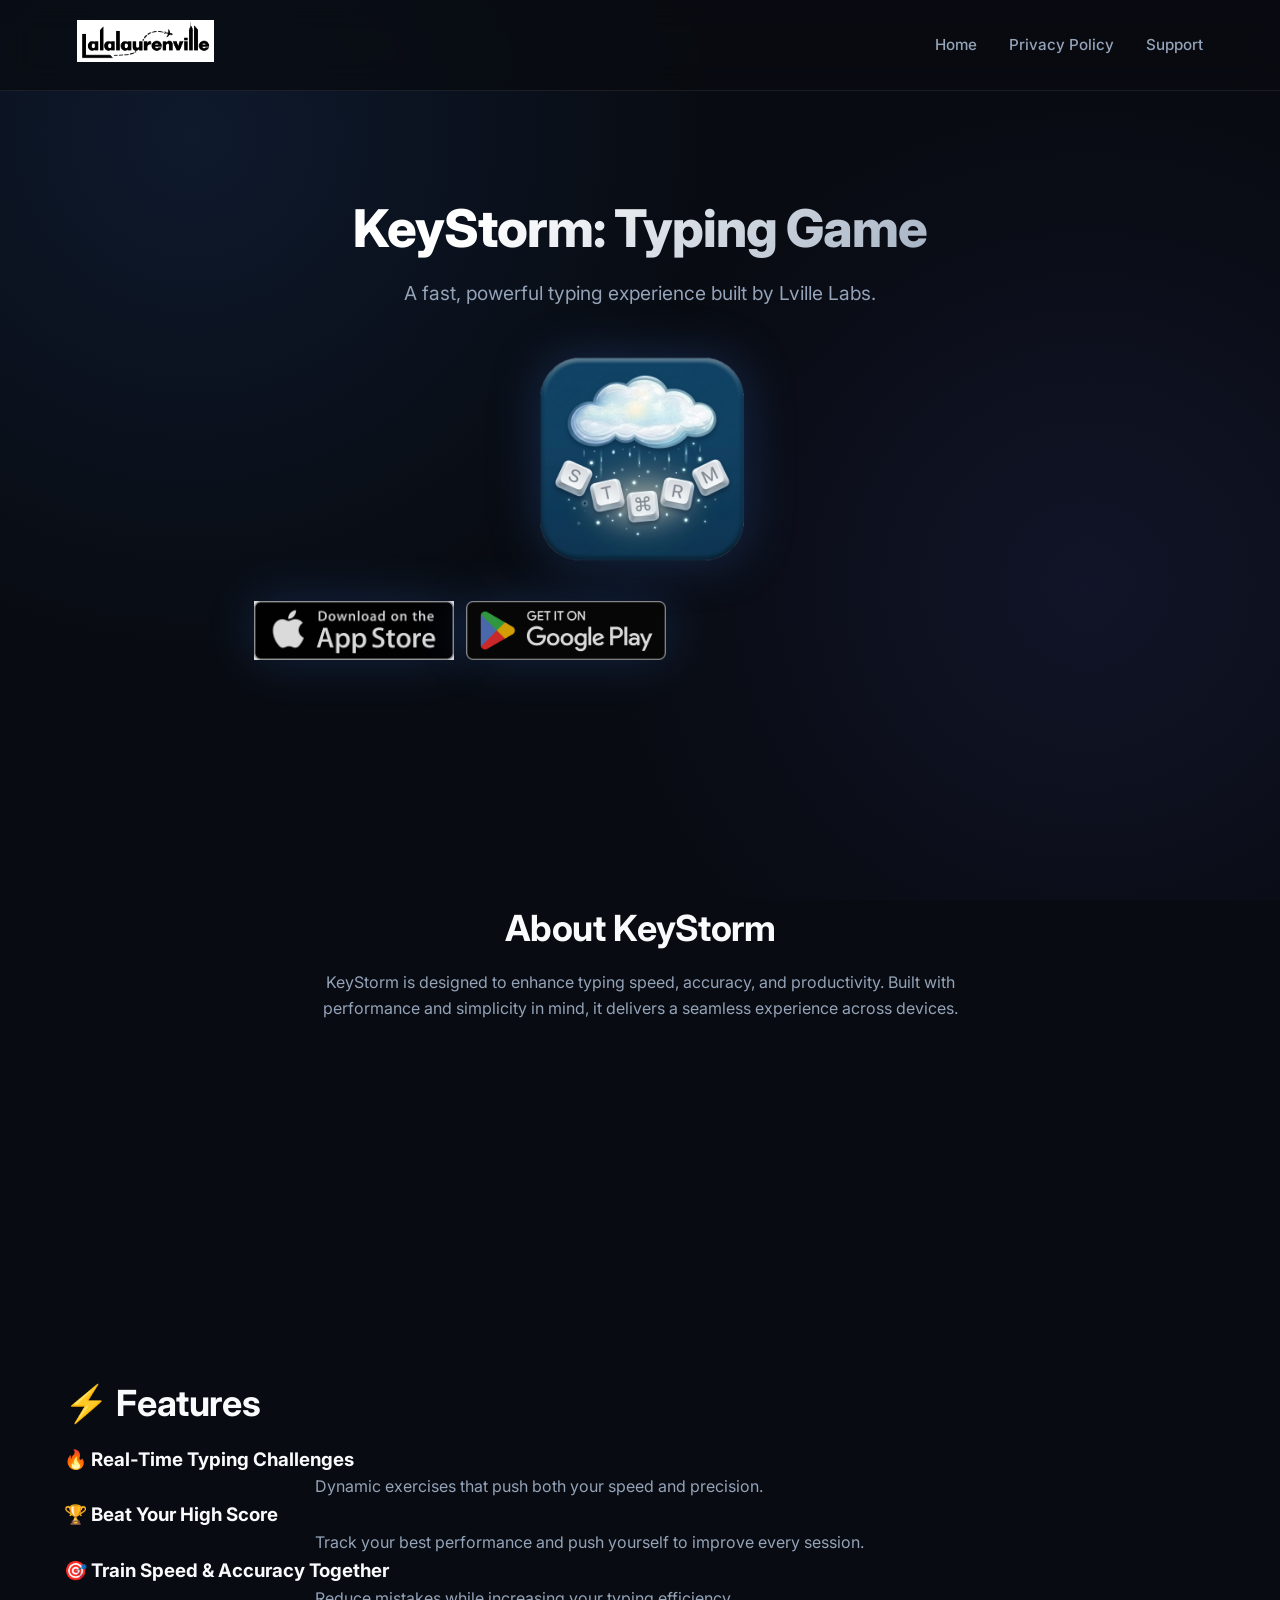
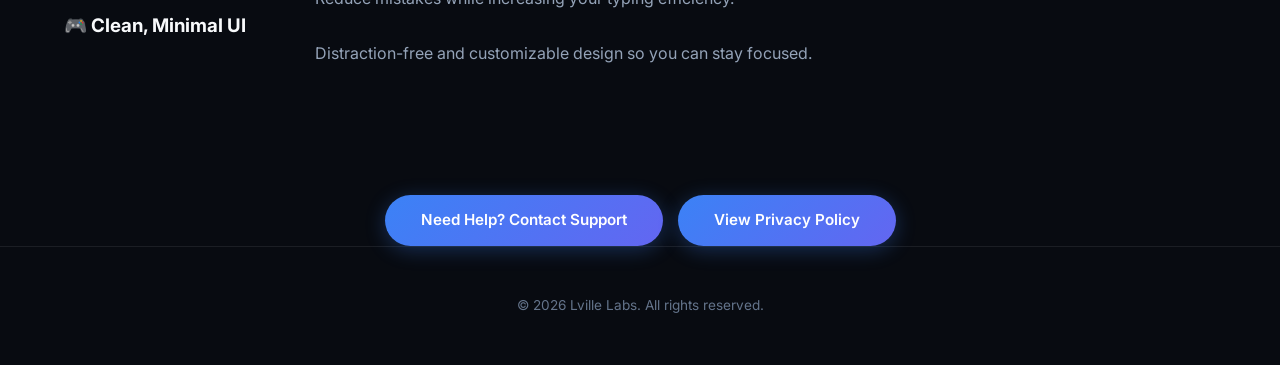
==== commit 5b1a8ff2: "update keystorm nav bar" ====
--- a/keystorm/index.html
+++ b/keystorm/index.html
@@ -10,7 +10,9 @@
 </head>
 <body>
   <header>
-  <img src="../assets/logo.jpg" alt="Lville Labs Logo" class="logo">
+  <a href="../index.html" class="logo-link">
+    <img src="../assets/logo.jpg" alt="Lville Labs Logo" class="logo">
+  </a>
   
   <button class="mobile-nav-toggle" id="mobileNavToggle" aria-label="Toggle navigation">
     <span></span>
@@ -23,8 +25,7 @@
     <a href="privacy/index.html">Privacy Policy</a>
     <a href="support/index.html">Support</a>
   </nav>
-</header>
-
+  </header>
 
   <main>
     <section class="hero">
